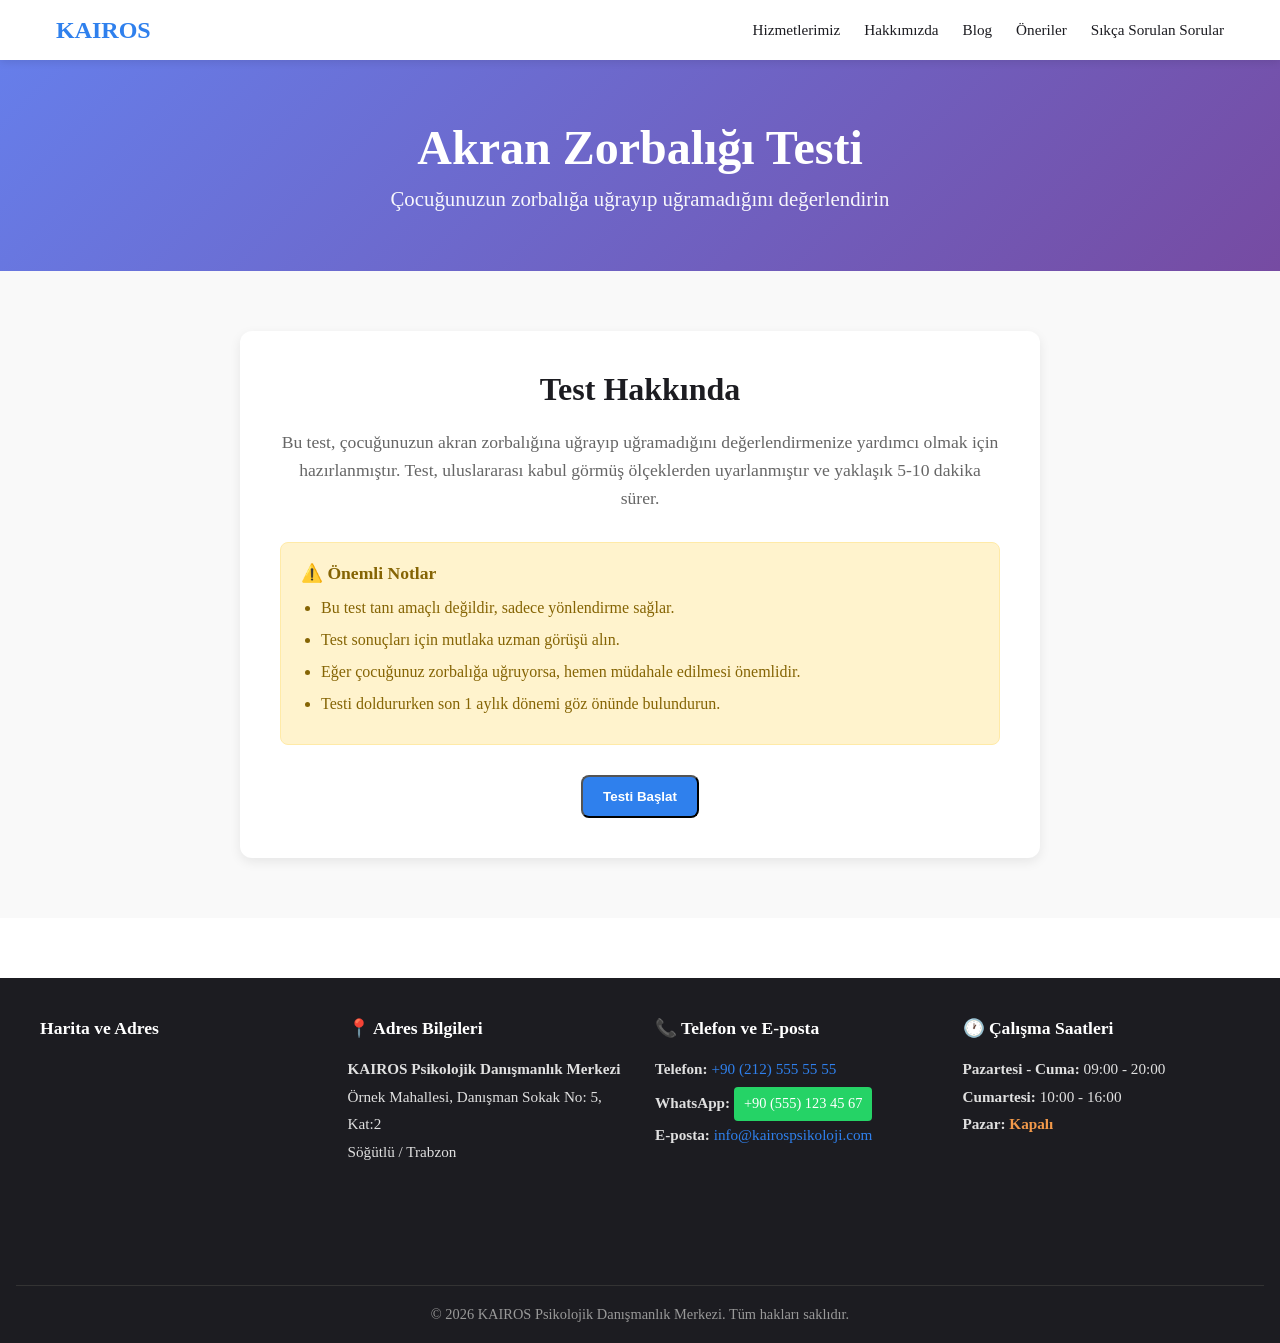
==== Akran-zorbaligi-testi.html @ a44fba03 "GitHub Pages deployment workflow" ====
<!DOCTYPE html>
<html lang="tr">
<head>
  <meta charset="UTF-8" />
  <meta name="viewport" content="width=device-width, initial-scale=1.0" />
  <title>Akran Zorbalığı Testi - KAIROS</title>
  <link rel="stylesheet" href="styles.css" />
</head>
<body>
  <nav class="navbar">
    <div class="navbar-container">
      <a href="Anasayfa.html" class="navbar-brand">KAIROS</a>
      <ul class="navbar-menu">
        <li><a href="hizmetler.html">Hizmetlerimiz</a></li>
        <li><a href="hakkimizda.html">Hakkımızda</a></li>
        <li><a href="blog.html">Blog</a></li>
        <li><a href="onerilen.html">Öneriler</a></li>
        <li><a href="sss.html">Sıkça Sorulan Sorular</a></li>
      </ul>
    </div>
  </nav>

  <section class="test-header">
    <div class="test-header-content">
      <h1>Akran Zorbalığı Testi</h1>
      <p>Çocuğunuzun zorbalığa uğrayıp uğramadığını değerlendirin</p>
    </div>
  </section>

  <section class="test-section">
    <div class="test-container">
      <div class="test-intro">
        <h2>Test Hakkında</h2>
        <p>Bu test, çocuğunuzun akran zorbalığına uğrayıp uğramadığını değerlendirmenize yardımcı olmak için hazırlanmıştır. Test, uluslararası kabul görmüş ölçeklerden uyarlanmıştır ve yaklaşık 5-10 dakika sürer.</p>

        <div class="test-notice">
          <h3>⚠️ Önemli Notlar</h3>
          <ul>
            <li>Bu test tanı amaçlı değildir, sadece yönlendirme sağlar.</li>
            <li>Test sonuçları için mutlaka uzman görüşü alın.</li>
            <li>Eğer çocuğunuz zorbalığa uğruyorsa, hemen müdahale edilmesi önemlidir.</li>
            <li>Testi doldururken son 1 aylık dönemi göz önünde bulundurun.</li>
          </ul>
        </div>

        <button id="startTest" class="btn btn-primary">Testi Başlat</button>
      </div>

      <form id="testForm" class="test-form" style="display: none;">
        <div class="question-counter">
          <span id="currentQuestion">1</span> / 15
        </div>

        <div id="questionContainer">
        </div>

        <div class="test-navigation">
          <button type="button" id="prevBtn" class="btn btn-secondary" style="display: none;">Önceki</button>
          <button type="button" id="nextBtn" class="btn btn-primary">Sonraki</button>
        </div>
      </form>

      <div id="results" class="test-results" style="display: none;">
        <h2>Test Sonuçları</h2>

        <div class="result-score">
          <div class="score-circle">
            <span id="scorePercentage">0</span>
            <span class="score-label">Risk Seviyesi</span>
          </div>
        </div>

        <div class="result-interpretation">
          <h3 id="resultTitle">Değerlendirme</h3>
          <p id="resultText">Sonuçlarınız analiz ediliyor...</p>
        </div>

        <div class="result-recommendations">
          <h3>Öneriler</h3>
          <ul id="recommendationsList">
          </ul>
        </div>

        <div class="result-actions">
          <a href="randevu.html" class="btn btn-primary">Uzman Görüşü Al</a>
          <a href="blog.html" class="btn btn-secondary">Bilgi Bankası</a>
          <button id="retakeTest" class="btn btn-accent">Testi Tekrar Yap</button>
        </div>
      </div>
    </div>
  </section>

  <footer class="footer">
    <div class="footer-container">
      <div class="footer-section map-section">
        <h4>Harita ve Adres</h4>
        <div class="map-placeholder">
          <iframe src="https://www.google.com/maps/embed?pb=!1m18!1m12!1m3!1d3025.5982622015627!2d35.28!3d40.82!2m3!1f0!3f0!3m2!1i1024!2i768!4f13.1!3m3!1m2!1s0x0%3A0x0!2zNDDCsDQ5JzEyLjAiTiAzNcKwMTYnNDguMCJF!5e0!3m2!1str!2str!4v1234567890" width="100%" height="200" style="border:0;" allowfullscreen="" loading="lazy"></iframe>
        </div>
      </div>

      <div class="footer-section address-section">
        <h4>📍 Adres Bilgileri</h4>
        <p>
          <strong>KAIROS Psikolojik Danışmanlık Merkezi</strong><br>
          Örnek Mahallesi, Danışman Sokak No: 5, Kat:2<br>
          Söğütlü / Trabzon
        </p>
      </div>

      <div class="footer-section contact-section">
        <h4>📞 Telefon ve E-posta</h4>
        <p>
          <strong>Telefon:</strong> <a href="tel:+905555555555">+90 (212) 555 55 55</a><br>
          <strong>WhatsApp:</strong> <a href="https://wa.me/905551234567" target="_blank" class="whatsapp-btn">+90 (555) 123 45 67</a><br>
          <strong>E-posta:</strong> <a href="mailto:info@kairospsikoloji.com">info@kairospsikoloji.com</a>
        </p>
      </div>

      <div class="footer-section hours-section">
        <h4>🕐 Çalışma Saatleri</h4>
        <p>
          <strong>Pazartesi - Cuma:</strong> 09:00 - 20:00<br>
          <strong>Cumartesi:</strong> 10:00 - 16:00<br>
          <strong>Pazar:</strong> <span class="closed">Kapalı</span>
        </p>
      </div>
    </div>

    <div class="footer-bottom">
      <p>&copy; 2026 KAIROS Psikolojik Danışmanlık Merkezi. Tüm hakları saklıdır.</p>
    </div>
  </footer>

  <script>
    const questions = [
      {
        question: "Çocuğunuz son zamanlarda okula gitmek istemiyor mu?",
        options: ["Hiç", "Bazen", "Sık sık", "Her zaman"]
      },
      {
        question: "Çocuğunuzun eşyaları sık sık kayboluyor veya bozuluyor mu?",
        options: ["Hiç", "Bazen", "Sık sık", "Her zaman"]
      },
      {
        question: "Çocuğunuz arkadaşlarıyla oynamaktan kaçınıyor mu?",
        options: ["Hiç", "Bazen", "Sık sık", "Her zaman"]
      },
      {
        question: "Çocuğunuzun davranışlarında ani değişiklikler oluyor mu (daha içine kapanık, agresif vb.)?",
        options: ["Hiç", "Bazen", "Sık sık", "Her zaman"]
      },
      {
        question: "Çocuğunuz yemek yemiyor veya uyku düzeninde sorun yaşıyor mu?",
        options: ["Hiç", "Bazen", "Sık sık", "Her zaman"]
      },
      {
        question: "Çocuğunuz okul sonrası aktivitelerden kaçınıyor mu?",
        options: ["Hiç", "Bazen", "Sık sık", "Her zaman"]
      },
      {
        question: "Çocuğunuz size zorbalık yaşadığını söyledi mi?",
        options: ["Hayır", "Evet, bir kez", "Evet, birkaç kez", "Evet, sık sık"]
      },
      {
        question: "Çocuğunuzun vücudunda açıklanamayan yaralar, çürükler var mı?",
        options: ["Hiç", "Bazen", "Sık sık", "Her zaman"]
      },
      {
        question: "Çocuğunuz derslerinde başarısı düştü mü?",
        options: ["Hiç", "Biraz", "Orta derecede", "Çok fazla"]
      },
      {
        question: "Çocuğunuz sosyal medya veya mesajlaşma uygulamalarında sorun yaşıyor mu?",
        options: ["Hiç", "Bazen", "Sık sık", "Her zaman"]
      },
      {
        question: "Çocuğunuz arkadaş grubundan dışlanıyor mu?",
        options: ["Hiç", "Bazen", "Sık sık", "Her zaman"]
      },
      {
        question: "Çocuğunuz ev ödevlerini yapmaktan kaçınıyor mu?",
        options: ["Hiç", "Bazen", "Sık sık", "Her zaman"]
      },
      {
        question: "Çocuğunuzun özgüveni düştü mü?",
        options: ["Hiç", "Biraz", "Orta derecede", "Çok fazla"]
      },
      {
        question: "Çocuğunuz okulda yalnız mı kalıyor?",
        options: ["Hiç", "Bazen", "Sık sık", "Her zaman"]
      },
      {
        question: "Çocuğunuz zorbalıkla ilgili kabus görüyor mu?",
        options: ["Hiç", "Bazen", "Sık sık", "Her zaman"]
      }
    ];

    let currentQuestionIndex = 0;
    let answers = new Array(questions.length).fill(null);

    document.getElementById('startTest').addEventListener('click', function() {
      document.querySelector('.test-intro').style.display = 'none';
      document.getElementById('testForm').style.display = 'block';
      showQuestion(0);
    });

    function showQuestion(index) {
      const questionContainer = document.getElementById('questionContainer');
      const currentQ = questions[index];

      questionContainer.innerHTML = `
        <div class="question">
          <h3>${currentQ.question}</h3>
          <div class="options">
            ${currentQ.options.map((option, optionIndex) => `
              <label class="option-label">
                <input type="radio" name="question${index}" value="${optionIndex}" ${answers[index] === optionIndex ? 'checked' : ''}>
                <span class="option-text">${option}</span>
              </label>
            `).join('')}
          </div>
        </div>
      `;

      document.getElementById('currentQuestion').textContent = index + 1;

      document.getElementById('prevBtn').style.display = index > 0 ? 'inline-block' : 'none';
      document.getElementById('nextBtn').textContent = index === questions.length - 1 ? 'Sonuçları Göster' : 'Sonraki';
    }

    document.getElementById('nextBtn').addEventListener('click', function() {
      const selectedOption = document.querySelector(`input[name="question${currentQuestionIndex}"]:checked`);

      if (!selectedOption) {
        alert('Lütfen bir seçenek seçin.');
        return;
      }

      answers[currentQuestionIndex] = parseInt(selectedOption.value);

      if (currentQuestionIndex < questions.length - 1) {
        currentQuestionIndex++;
        showQuestion(currentQuestionIndex);
      } else {
        showResults();
      }
    });

    document.getElementById('prevBtn').addEventListener('click', function() {
      if (currentQuestionIndex > 0) {
        currentQuestionIndex--;
        showQuestion(currentQuestionIndex);
      }
    });

    function showResults() {
      document.getElementById('testForm').style.display = 'none';
      document.getElementById('results').style.display = 'block';

      const totalScore = answers.reduce((sum, answer) => sum + answer, 0);
      const maxScore = (questions.length - 1) * 3; 
      const percentage = Math.round((totalScore / maxScore) * 100);

      document.getElementById('scorePercentage').textContent = percentage + '%';

      let resultTitle, resultText, recommendations;

      if (percentage <= 20) {
        resultTitle = 'Düşük Risk';
        resultText = 'Çocuğunuzun zorbalığa uğradığına dair belirgin işaretler bulunmuyor. Ancak bu durum zaman içinde değişebilir. Çocuğunuzla iletişim halinde kalın ve gelişmeleri takip edin.';
        recommendations = [
          'Çocuğunuzla açık iletişim kurmaya devam edin',
          'Okul aktivitelerine katılımını teşvik edin',
          'Arkadaşlık ilişkilerini gözlemleyin'
        ];
      } else if (percentage <= 50) {
        resultTitle = 'Orta Risk';
        resultText = 'Çocuğunuzda zorbalığa uğradığına dair bazı işaretler var. Bu durumun gelişip gelişmediğini yakından takip edin. Gerekirse okul yönetimi ve öğretmenlerle görüşün.';
        recommendations = [
          'Okul müdürü veya sınıf öğretmeniyle görüşün',
          'Çocuğunuzun duygusal durumunu yakından takip edin',
          'Sosyal becerilerini geliştirecek aktiviteler planlayın',
          'Gerekirse uzman görüşü alın'
        ];
      } else {
        resultTitle = 'Yüksek Risk';
        resultText = 'Çocuğunuzun zorbalığa uğradığına dair güçlü işaretler var. Hemen müdahale edilmesi gerekiyor. Profesyonel yardım alın ve okul yönetimiyle işbirliği yapın.';
        recommendations = [
          'Derhal uzman psikolojik danışmanlık alın',
          'Okul yönetimiyle acil toplantı yapın',
          'Polis veya ilgili mercilere başvurun (gerekirse)',
          'Çocuğunuzla duygusal destek sağlayın',
          'Aile içi iletişim güçlendirin'
        ];
      }

      document.getElementById('resultTitle').textContent = resultTitle;
      document.getElementById('resultText').textContent = resultText;

      const recommendationsList = document.getElementById('recommendationsList');
      recommendationsList.innerHTML = recommendations.map(rec => `<li>${rec}</li>`).join('');

      window.scrollTo(0, 0);
    }

    document.getElementById('retakeTest').addEventListener('click', function() {
      currentQuestionIndex = 0;
      answers = new Array(questions.length).fill(null);
      document.getElementById('results').style.display = 'none';
      document.querySelector('.test-intro').style.display = 'block';
      window.scrollTo(0, 0);
    });
  </script>

</body>
</html>
---- styles.css ----
* {
  margin: 0;
  padding: 0;
  box-sizing: border-box;
}

html, body {
  min-height: 100vh;
}

.navbar {
  position: sticky;
  top: 0;
  background: white;
  box-shadow: 0 2px 8px rgba(0, 0, 0, 0.1);
  z-index: 100;
}

.navbar-container {
  max-width: 1200px;
  margin: 0 auto;
  padding: 0 16px;
  display: flex;
  justify-content: space-between;
  align-items: center;
  height: 60px;
}

.navbar-brand {
  font-size: 1.5rem;
  font-weight: 700;
  color: #2f80ed;
  text-decoration: none;
  cursor: pointer;
  transition: opacity 0.3s ease;
}

.navbar-brand:hover {
  opacity: 0.8;
}

.navbar-menu {
  display: flex;
  list-style: none;
  gap: 24px;
}

.navbar-menu a {
  text-decoration: none;
  color: #1c1c21;
  font-weight: 500;
  font-size: 0.95rem;
  transition: color 0.3s ease;
}

.navbar-menu a:hover,
.navbar-menu a.active {
  color: #2f80ed;
}

@media (max-width: 768px) {
  .navbar-menu {
    gap: 12px;
    font-size: 0.85rem;
  }
}

.hero {
  position: relative;
  width: 100%;
  height: 75vh;
  background-image: url('images/arkaplan.png');
  background-size: cover;
  background-position: center;
  display: flex;
  align-items: center;
  justify-content: center;
  text-align: center;
  color: white;
}

.hero::after {
  content: '';
  position: absolute;
  inset: 0;
  opacity: 1;
  background: rgba(0, 0, 0, 0.35);
}

.hero-content {
  position: relative;
  z-index: 1;
  max-width: 1000px;
  padding: 0 16px;
}

.hero-content h1 {
  font-size: clamp(1.8rem, 4vw, 3.5rem);
  line-height: 1.1;
  margin-bottom: 0.8rem;
  font-weight: 700;
}

.hero-content p {
  font-size: clamp(1rem, 2.2vw, 1.5rem);
  line-height: 1.4;
}

.about {
  background: #f7f8fb;
  color: #1c1c21;
  padding: 40px 16px;
}

.about-container {
  max-width: 1000px;
  margin: 0 auto;
  text-align: center;
}

.about h2 {
  font-size: clamp(1.6rem, 3vw, 2.2rem);
  margin-bottom: 16px;
}

.about p {
  font-size: clamp(1rem, 1.8vw, 1.3rem);
  line-height: 1.6;
  max-width: 780px;
  margin: 0 auto 24px;
}

.cta-buttons {
  display: flex;
  flex-wrap: wrap;
  justify-content: center;
  gap: 12px;
}

.btn {
  display: inline-block;
  padding: 12px 20px;
  border-radius: 8px;
  text-decoration: none;
  font-weight: 600;
  transition: transform 0.2s ease, box-shadow 0.2s ease;
}

.btn:hover {
  transform: translateY(-2px);
  box-shadow: 0 8px 15px rgba(32, 33, 38, 0.15);
}

.btn-primary {
  background: #2f80ed;
  color: white;
}

.btn-secondary {
  background: #6c757d;
  color: white;
}

.btn-accent {
  background: #f2994a;
  color: white;
}

.faq-header {
  background: linear-gradient(135deg, #667eea 0%, #764ba2 100%);
  color: white;
  padding: 60px 16px;
  text-align: center;
}

.faq-header-content {
  max-width: 1000px;
  margin: 0 auto;
}

.faq-header h1 {
  font-size: clamp(2rem, 4vw, 3rem);
  margin-bottom: 8px;
}

.faq-header p {
  font-size: clamp(1.1rem, 2vw, 1.4rem);
  opacity: 0.95;
}

.faq-section {
  padding: 60px 16px;
  background: #f9f9f9;
}

.faq-container {
  max-width: 900px;
  margin: 0 auto;
}

.faq-item {
  background: white;
  border-radius: 8px;
  margin-bottom: 16px;
  box-shadow: 0 2px 4px rgba(0, 0, 0, 0.08);
  overflow: hidden;
}

.faq-question {
  padding: 20px;
  cursor: pointer;
  display: flex;
  justify-content: space-between;
  align-items: center;
  transition: background-color 0.3s ease;
}

.faq-question:hover {
  background-color: #f5f5f5;
}

.faq-question h3 {
  font-size: 1.1rem;
  color: #1c1c21;
  margin: 0;
}

.faq-toggle {
  font-size: 1.5rem;
  color: #2f80ed;
  font-weight: 300;
  transition: transform 0.3s ease;
}

.faq-answer {
  max-height: 0;
  overflow: hidden;
  transition: max-height 0.3s ease;
}

.faq-answer p {
  padding: 0 20px 20px 20px;
  color: #555;
  line-height: 1.6;
  font-size: 1rem;
}

.faq-item.active .faq-answer {
  max-height: 500px;
}

.faq-item.active .faq-toggle {
  transform: rotate(45deg);
}

.footer {
  background: #1c1c21;
  color: #e0e0e0;
  padding: 40px 16px 20px;
  margin-top: 60px;
}

.footer-container {
  max-width: 1200px;
  margin: 0 auto;
  display: grid;
  grid-template-columns: repeat(auto-fit, minmax(250px, 1fr));
  gap: 30px;
  margin-bottom: 30px;
}

.footer-section h4 {
  font-size: 1.1rem;
  margin-bottom: 16px;
  color: white;
}

.footer-section p {
  line-height: 1.8;
  font-size: 0.95rem;
}

.map-placeholder {
  width: 100%;
  height: 200px;
  border-radius: 8px;
  overflow: hidden;
}

.map-placeholder iframe {
  width: 100%;
  height: 100%;
}

.footer-section a {
  color: #2f80ed;
  text-decoration: none;
  transition: color 0.3s ease;
}

.footer-section a:hover {
  color: #5ba3f5;
  text-decoration: underline;
}

.whatsapp-btn {
  display: inline-block;
  background: #25d366;
  color: white !important;
  padding: 4px 10px;
  border-radius: 4px;
  font-size: 0.9rem;
  margin-top: 4px;
}

.whatsapp-btn:hover {
  background: #1fad51;
  text-decoration: none;
}

.address-section,
.contact-section,
.hours-section {
  font-size: 0.95rem;
}

.closed {
  color: #f2994a;
  font-weight: 600;
}

.footer-bottom {
  border-top: 1px solid #333;
  padding-top: 20px;
  text-align: center;
  color: #999;
  font-size: 0.9rem;
}

@media (max-width: 768px) {
  .footer-container {
    grid-template-columns: 1fr;
    gap: 20px;
  }

  .map-placeholder {
    height: 150px;
  }

  .footer-section h4 {
    font-size: 1rem;
  }
}

.randevu-header {
  background: linear-gradient(135deg, #2f80ed 0%, #667eea 100%);
  color: white;
  padding: 60px 16px;
  text-align: center;
}

.randevu-header-content {
  max-width: 1000px;
  margin: 0 auto;
}

.randevu-header h1 {
  font-size: clamp(2rem, 4vw, 3rem);
  margin-bottom: 12px;
}

.randevu-header p {
  font-size: clamp(1rem, 2vw, 1.3rem);
  opacity: 0.95;
}

.randevu-section {
  padding: 60px 16px;
  background: #f9f9f9;
}

.randevu-container {
  max-width: 800px;
  margin: 0 auto;
}

.randevu-form {
  background: white;
  padding: 40px;
  border-radius: 12px;
  box-shadow: 0 4px 15px rgba(0, 0, 0, 0.1);
}

.form-group {
  margin-bottom: 24px;
}

.form-group label {
  display: block;
  margin-bottom: 8px;
  font-weight: 600;
  color: #1c1c21;
  font-size: 0.95rem;
}

.form-group input,
.form-group select,
.form-group textarea {
  width: 100%;
  padding: 12px;
  border: 1px solid #ddd;
  border-radius: 6px;
  font-size: 1rem;
  font-family: inherit;
  transition: border-color 0.3s ease, box-shadow 0.3s ease;
}

.form-group input:focus,
.form-group select:focus,
.form-group textarea:focus {
  outline: none;
  border-color: #2f80ed;
  box-shadow: 0 0 0 3px rgba(47, 128, 237, 0.1);
}

.form-group textarea {
  resize: vertical;
  min-height: 120px;
}

.checkbox-label {
  display: flex;
  align-items: center;
  font-weight: 400;
  cursor: pointer;
}

.checkbox-label input {
  width: auto;
  margin-right: 10px;
  cursor: pointer;
}

.randevu-form .btn {
  width: 100%;
  padding: 14px;
  font-size: 1.05rem;
  cursor: pointer;
  border: none;
}

.success-message {
  background: white;
  padding: 40px;
  border-radius: 12px;
  box-shadow: 0 4px 15px rgba(0, 0, 0, 0.1);
  text-align: center;
}

.success-content {
  max-width: 600px;
  margin: 0 auto;
}

.success-content h3 {
  color: #27ae60;
  font-size: 1.8rem;
  margin-bottom: 16px;
}

.success-content p {
  color: #555;
  line-height: 1.8;
  margin-bottom: 12px;
  font-size: 1rem;
}

.success-content .btn {
  width: auto;
  padding: 12px 24px;
  display: inline-block;
  margin-top: 16px;
}

@media (max-width: 768px) {
  .randevu-form {
    padding: 24px;
  }

  .form-group {
    margin-bottom: 18px;
  }

  .randevu-header h1 {
    font-size: 1.8rem;
  }

  .randevu-header p {
    font-size: 1rem;
  }
}

.onerilen-header {
  background: linear-gradient(135deg, #f2994a 0%, #f2c94c 100%);
  color: white;
  padding: 60px 16px;
  text-align: center;
}

.onerilen-header-content {
  max-width: 1000px;
  margin: 0 auto;
}

.onerilen-header h1 {
  font-size: clamp(2rem, 4vw, 3rem);
  margin-bottom: 12px;
}

.onerilen-header p {
  font-size: clamp(1rem, 2vw, 1.3rem);
  opacity: 0.95;
}

.onerilen-section {
  padding: 60px 16px;
  background: #f9f9f9;
}

.onerilen-container {
  max-width: 1200px;
  margin: 0 auto;
}

.kitap-kategori {
  margin-bottom: 50px;
}

.kitap-kategori h2 {
  font-size: clamp(1.5rem, 3vw, 2.2rem);
  color: #1c1c21;
  margin-bottom: 30px;
  text-align: center;
}

.kitap-grid {
  display: grid;
  grid-template-columns: repeat(auto-fit, minmax(300px, 1fr));
  gap: 24px;
}

.kitap-card {
  background: white;
  border-radius: 12px;
  padding: 24px;
  box-shadow: 0 4px 12px rgba(0, 0, 0, 0.08);
  transition: transform 0.3s ease, box-shadow 0.3s ease;
}

.kitap-card:hover {
  transform: translateY(-4px);
  box-shadow: 0 8px 20px rgba(0, 0, 0, 0.15);
}

.kitap-info h3 {
  font-size: 1.2rem;
  color: #1c1c21;
  margin-bottom: 8px;
  line-height: 1.3;
}

.kitap-info .yazar {
  color: #2f80ed;
  font-weight: 600;
  margin-bottom: 4px;
}

.kitap-info .yayinevi {
  color: #666;
  font-size: 0.9rem;
  font-style: italic;
}

.onerilen-note {
  background: #fff3cd;
  border: 1px solid #ffeaa7;
  border-radius: 8px;
  padding: 24px;
  margin-top: 40px;
  text-align: center;
}

.onerilen-note p {
  color: #856404;
  line-height: 1.6;
  margin-bottom: 12px;
}

.onerilen-note p:last-child {
  margin-bottom: 0;
}

@media (max-width: 768px) {
  .kitap-grid {
    grid-template-columns: 1fr;
  }

  .kitap-card {
    padding: 20px;
  }

  .kitap-kategori h2 {
    font-size: 1.6rem;
  }

  .onerilen-header h1 {
    font-size: 2rem;
  }
}

.blog-header {
  background: linear-gradient(135deg, #667eea 0%, #764ba2 100%);
  color: white;
  padding: 60px 16px;
  text-align: center;
}

.blog-header-content {
  max-width: 1000px;
  margin: 0 auto;
}

.blog-header h1 {
  font-size: clamp(2rem, 4vw, 3rem);
  margin-bottom: 12px;
}

.blog-header p {
  font-size: clamp(1rem, 2vw, 1.3rem);
  opacity: 0.95;
}

.blog-section {
  padding: 60px 16px;
  background: #f9f9f9;
}

.blog-container {
  max-width: 1200px;
  margin: 0 auto;
  display: grid;
  grid-template-columns: 1fr 300px;
  gap: 40px;
}

.blog-posts {
  display: flex;
  flex-direction: column;
  gap: 30px;
}

.blog-post {
  background: white;
  border-radius: 12px;
  overflow: hidden;
  box-shadow: 0 4px 12px rgba(0, 0, 0, 0.08);
  transition: transform 0.3s ease, box-shadow 0.3s ease;
}

.blog-post:hover {
  transform: translateY(-4px);
  box-shadow: 0 8px 20px rgba(0, 0, 0, 0.15);
}

.blog-post-content {
  padding: 30px;
}

.blog-post h2 {
  font-size: clamp(1.3rem, 2.5vw, 1.8rem);
  color: #1c1c21;
  margin-bottom: 16px;
  line-height: 1.3;
}

.blog-post p {
  color: #555;
  line-height: 1.6;
  margin-bottom: 20px;
}

.read-more {
  color: #2f80ed;
  text-decoration: none;
  font-weight: 600;
  transition: color 0.3s ease;
}

.read-more:hover {
  color: #1a5aa8;
  text-decoration: underline;
}

.blog-sidebar {
  position: sticky;
  top: 100px;
  height: fit-content;
}

.emergency-help {
  background: white;
  border-radius: 12px;
  padding: 24px;
  box-shadow: 0 4px 12px rgba(0, 0, 0, 0.08);
}

.emergency-help h3 {
  color: #dc3545;
  font-size: 1.3rem;
  margin-bottom: 20px;
  text-align: center;
}

.help-lines {
  display: flex;
  flex-direction: column;
  gap: 16px;
}

.help-line {
  border: 1px solid #eee;
  border-radius: 8px;
  padding: 16px;
  background: #fafafa;
}

.help-line h4 {
  color: #1c1c21;
  font-size: 1.1rem;
  margin-bottom: 8px;
}

.help-line p {
  color: #666;
  font-size: 0.9rem;
  line-height: 1.4;
  margin-bottom: 8px;
}

.help-detail {
  color: #2f80ed !important;
  font-weight: 600;
  margin-bottom: 12px !important;
}

.help-btn {
  display: inline-block;
  background: #dc3545;
  color: white !important;
  padding: 8px 16px;
  border-radius: 6px;
  text-decoration: none;
  font-size: 0.9rem;
  font-weight: 600;
  transition: background-color 0.3s ease;
}

.help-btn:hover {
  background: #c82333;
  text-decoration: none;
}

@media (max-width: 1024px) {
  .blog-container {
    grid-template-columns: 1fr;
  }

  .blog-sidebar {
    position: static;
    order: -1;
  }
}

@media (max-width: 768px) {
  .blog-post-content {
    padding: 20px;
  }

  .blog-post h2 {
    font-size: 1.4rem;
  }

  .emergency-help {
    padding: 20px;
  }

  .help-line {
    padding: 12px;
  }
}

.online-header {
  background: linear-gradient(135deg, #667eea 0%, #764ba2 100%);
  color: white;
  padding: 60px 16px;
  text-align: center;
}

.online-header-content {
  max-width: 1000px;
  margin: 0 auto;
}

.online-header h1 {
  font-size: clamp(2rem, 4vw, 3rem);
  margin-bottom: 16px;
}

.online-header p {
  font-size: clamp(1rem, 2vw, 1.4rem);
  opacity: 0.95;
  line-height: 1.6;
}

.online-section {
  padding: 60px 16px;
  background: #f9f9f9;
}

.online-container {
  max-width: 1200px;
  margin: 0 auto;
}

.online-process {
  margin-bottom: 60px;
}

.online-process h2 {
  font-size: clamp(1.8rem, 3vw, 2.2rem);
  color: #1c1c21;
  text-align: center;
  margin-bottom: 40px;
}

.process-steps {
  display: grid;
  grid-template-columns: repeat(auto-fit, minmax(250px, 1fr));
  gap: 30px;
}

.step {
  background: white;
  border-radius: 12px;
  padding: 30px 24px;
  box-shadow: 0 4px 12px rgba(0, 0, 0, 0.08);
  text-align: center;
  position: relative;
}

.step-number {
  width: 50px;
  height: 50px;
  background: #2f80ed;
  color: white;
  border-radius: 50%;
  display: flex;
  align-items: center;
  justify-content: center;
  font-size: 1.2rem;
  font-weight: 700;
  margin: 0 auto 20px;
}

.step-content h3 {
  font-size: 1.3rem;
  color: #1c1c21;
  margin-bottom: 12px;
}

.step-content p {
  color: #666;
  line-height: 1.6;
  font-size: 0.95rem;
}

.online-advantages {
  margin-bottom: 60px;
}

.online-advantages h2 {
  font-size: clamp(1.8rem, 3vw, 2.2rem);
  color: #1c1c21;
  text-align: center;
  margin-bottom: 40px;
}

.advantages-grid {
  display: grid;
  grid-template-columns: repeat(auto-fit, minmax(250px, 1fr));
  gap: 24px;
}

.advantage-card {
  background: white;
  border-radius: 12px;
  padding: 30px 24px;
  box-shadow: 0 4px 12px rgba(0, 0, 0, 0.08);
  text-align: center;
  transition: transform 0.3s ease, box-shadow 0.3s ease;
}

.advantage-card:hover {
  transform: translateY(-4px);
  box-shadow: 0 8px 20px rgba(0, 0, 0, 0.15);
}

.advantage-icon {
  font-size: 2.5rem;
  margin-bottom: 16px;
}

.advantage-card h3 {
  font-size: 1.2rem;
  color: #1c1c21;
  margin-bottom: 8px;
}

.advantage-card p {
  color: #666;
  font-size: 0.95rem;
  line-height: 1.5;
}

.online-cta {
  background: white;
  border-radius: 12px;
  padding: 40px;
  box-shadow: 0 4px 12px rgba(0, 0, 0, 0.08);
  text-align: center;
}

.online-cta h2 {
  font-size: clamp(1.6rem, 3vw, 2rem);
  color: #1c1c21;
  margin-bottom: 16px;
}

.online-cta p {
  color: #666;
  font-size: 1rem;
  line-height: 1.6;
  margin-bottom: 24px;
  max-width: 600px;
  margin-left: auto;
  margin-right: auto;
}

.online-cta .cta-buttons {
  display: flex;
  justify-content: center;
  gap: 16px;
  flex-wrap: wrap;
}

@media (max-width: 768px) {
  .process-steps {
    grid-template-columns: 1fr;
  }

  .advantages-grid {
    grid-template-columns: 1fr;
  }

  .step {
    padding: 24px 20px;
  }

  .advantage-card {
    padding: 24px 20px;
  }

  .online-cta {
    padding: 30px 20px;
  }

  .online-cta .cta-buttons {
    flex-direction: column;
    align-items: center;
  }
}

.hizmetler-header {
  background: linear-gradient(135deg, #2f80ed 0%, #667eea 100%);
  color: white;
  padding: 60px 16px;
  text-align: center;
}

.hizmetler-header-content {
  max-width: 1000px;
  margin: 0 auto;
}

.hizmetler-header h1 {
  font-size: clamp(2rem, 4vw, 3rem);
  margin-bottom: 12px;
}

.hizmetler-header p {
  font-size: clamp(1rem, 2vw, 1.3rem);
  opacity: 0.95;
}

.hizmetler-section {
  padding: 60px 16px;
  background: #f9f9f9;
}

.hizmetler-container {
  max-width: 1000px;
  margin: 0 auto;
}

.hizmet-card {
  background: white;
  border-radius: 12px;
  margin-bottom: 40px;
  box-shadow: 0 4px 15px rgba(0, 0, 0, 0.08);
  overflow: hidden;
}

.hizmet-header {
  background: linear-gradient(135deg, #667eea 0%, #764ba2 100%);
  color: white;
  padding: 30px;
  text-align: center;
}

.hizmet-header h2 {
  font-size: clamp(1.4rem, 2.5vw, 1.8rem);
  margin-bottom: 8px;
}

.hizmet-header h3 {
  font-size: clamp(1.2rem, 2vw, 1.5rem);
  font-weight: 300;
  opacity: 0.9;
}

.hizmet-content {
  padding: 30px;
}

.hizmet-content p {
  line-height: 1.7;
  margin-bottom: 20px;
  color: #555;
}

.hizmet-subsection {
  margin-bottom: 24px;
}

.hizmet-subsection h4 {
  color: #1c1c21;
  font-size: 1.1rem;
  margin-bottom: 12px;
  font-weight: 600;
}

.hizmet-subsection ul {
  margin-left: 20px;
  margin-bottom: 16px;
}

.hizmet-subsection li {
  margin-bottom: 8px;
  color: #666;
  line-height: 1.6;
}

.hizmet-subsection ol {
  margin-left: 20px;
  margin-bottom: 16px;
}

.hizmet-subsection ol li {
  margin-bottom: 12px;
  color: #666;
  line-height: 1.6;
}

.hizmet-cta {
  display: flex;
  gap: 16px;
  justify-content: center;
  margin-top: 30px;
  flex-wrap: wrap;
}

@media (max-width: 768px) {
  .hizmet-header {
    padding: 24px;
  }

  .hizmet-content {
    padding: 24px;
  }

  .hizmet-header h2 {
    font-size: 1.5rem;
  }

  .hizmet-header h3 {
    font-size: 1.2rem;
  }

  .hizmet-cta {
    flex-direction: column;
    align-items: center;
  }
}

.hakkimizda-header {
  background: linear-gradient(135deg, #f2994a 0%, #f2c94c 100%);
  color: white;
  padding: 60px 16px;
  text-align: center;
}

.hakkimizda-header-content {
  max-width: 1000px;
  margin: 0 auto;
}

.hakkimizda-header h1 {
  font-size: clamp(2rem, 4vw, 3rem);
  margin-bottom: 12px;
}

.hakkimizda-header p {
  font-size: clamp(1rem, 2vw, 1.3rem);
  opacity: 0.95;
}

.kurum-hikayesi {
  padding: 60px 16px;
  background: #f9f9f9;
}

.kurum-container {
  max-width: 1000px;
  margin: 0 auto;
}

.kurum-hikayesi h2 {
  font-size: clamp(1.8rem, 3vw, 2.2rem);
  color: #1c1c21;
  text-align: center;
  margin-bottom: 40px;
}

.hikaye-content p {
  line-height: 1.7;
  margin-bottom: 20px;
  color: #555;
  font-size: 1.1rem;
}

.misyon-vizyon {
  display: grid;
  grid-template-columns: 1fr 1fr;
  gap: 30px;
  margin: 40px 0;
}

.misyon, .vizyon {
  background: white;
  padding: 30px;
  border-radius: 12px;
  box-shadow: 0 4px 12px rgba(0, 0, 0, 0.08);
  text-align: center;
}

.misyon h3, .vizyon h3 {
  color: #1c1c21;
  font-size: 1.3rem;
  margin-bottom: 16px;
}

.misyon p, .vizyon p {
  color: #666;
  line-height: 1.6;
  font-size: 1rem;
}

.isim-anlami {
  background: white;
  padding: 30px;
  border-radius: 12px;
  box-shadow: 0 4px 12px rgba(0, 0, 0, 0.08);
  text-align: center;
  margin-top: 30px;
}

.isim-anlami h3 {
  color: #1c1c21;
  font-size: 1.3rem;
  margin-bottom: 16px;
}

.isim-anlami p {
  color: #666;
  line-height: 1.6;
  font-size: 1rem;
}

.ekibimiz-section {
  padding: 60px 16px;
  background: white;
}

.ekibimiz-container {
  max-width: 1200px;
  margin: 0 auto;
}

.ekibimiz-section h2 {
  font-size: clamp(1.8rem, 3vw, 2.2rem);
  color: #1c1c21;
  text-align: center;
  margin-bottom: 50px;
}

.ekip-grid {
  display: grid;
  grid-template-columns: repeat(auto-fit, minmax(350px, 1fr));
  gap: 40px;
}

.ekip-card {
  background: #f9f9f9;
  border-radius: 12px;
  overflow: hidden;
  box-shadow: 0 4px 15px rgba(0, 0, 0, 0.08);
  transition: transform 0.3s ease, box-shadow 0.3s ease;
}

.ekip-card:hover {
  transform: translateY(-4px);
  box-shadow: 0 8px 25px rgba(0, 0, 0, 0.15);
}

.ekip-photo {
  background: linear-gradient(135deg, #667eea 0%, #764ba2 100%);
  height: 200px;
  display: flex;
  align-items: center;
  justify-content: center;
}

.photo-placeholder {
  font-size: 4rem;
  color: white;
}

.ekip-info {
  padding: 30px;
}

.ekip-info h3 {
  font-size: 1.4rem;
  color: #1c1c21;
  margin-bottom: 8px;
}

.unvan {
  color: #2f80ed;
  font-weight: 600;
  margin-bottom: 16px;
  font-size: 0.95rem;
}

.ozgecmis {
  margin-bottom: 20px;
}

.ozgecmis p {
  color: #666;
  line-height: 1.6;
  font-size: 0.95rem;
}

.uzmanlik, .yontemler, .not {
  margin-bottom: 16px;
}

.uzmanlik h4, .yontemler h4, .not h4 {
  color: #1c1c21;
  font-size: 1rem;
  margin-bottom: 6px;
  font-weight: 600;
}

.uzmanlik p, .yontemler p, .not p {
  color: #555;
  line-height: 1.5;
  font-size: 0.9rem;
}

.not p {
  font-style: italic;
  color: #2f80ed;
}

@media (max-width: 768px) {
  .misyon-vizyon {
    grid-template-columns: 1fr;
  }

  .ekip-grid {
    grid-template-columns: 1fr;
  }

  .ekip-card {
    margin: 0 10px;
  }

  .ekip-info {
    padding: 20px;
  }

  .kurum-hikayesi h2 {
    font-size: 1.8rem;
  }

  .ekibimiz-section h2 {
    font-size: 1.8rem;
  }
}

/* Test Sayfası Stilleri */
.test-header {
  background: linear-gradient(135deg, #667eea 0%, #764ba2 100%);
  color: white;
  padding: 60px 16px;
  text-align: center;
}

.test-header-content {
  max-width: 1000px;
  margin: 0 auto;
}

.test-header h1 {
  font-size: clamp(2rem, 4vw, 3rem);
  margin-bottom: 12px;
}

.test-header p {
  font-size: clamp(1rem, 2vw, 1.3rem);
  opacity: 0.95;
}

.test-section {
  padding: 60px 16px;
  background: #f9f9f9;
}

.test-container {
  max-width: 800px;
  margin: 0 auto;
}

.test-intro {
  background: white;
  border-radius: 12px;
  padding: 40px;
  box-shadow: 0 4px 12px rgba(0, 0, 0, 0.08);
  text-align: center;
}

.test-intro h2 {
  font-size: clamp(1.6rem, 3vw, 2rem);
  color: #1c1c21;
  margin-bottom: 20px;
}

.test-intro p {
  color: #666;
  font-size: 1.1rem;
  line-height: 1.6;
  margin-bottom: 30px;
}

.test-notice {
  background: #fff3cd;
  border: 1px solid #ffeaa7;
  border-radius: 8px;
  padding: 20px;
  margin-bottom: 30px;
  text-align: left;
}

.test-notice h3 {
  color: #856404;
  font-size: 1.1rem;
  margin-bottom: 12px;
}

.test-notice ul {
  color: #856404;
  padding-left: 20px;
}

.test-notice li {
  margin-bottom: 8px;
  line-height: 1.5;
}

.test-form {
  background: white;
  border-radius: 12px;
  padding: 40px;
  box-shadow: 0 4px 12px rgba(0, 0, 0, 0.08);
}

.question-counter {
  text-align: center;
  font-size: 1.1rem;
  color: #666;
  margin-bottom: 30px;
  font-weight: 600;
}

.question h3 {
  font-size: 1.3rem;
  color: #1c1c21;
  margin-bottom: 25px;
  line-height: 1.4;
}

.options {
  display: flex;
  flex-direction: column;
  gap: 12px;
}

.option-label {
  display: flex;
  align-items: center;
  padding: 16px 20px;
  border: 2px solid #e1e5e9;
  border-radius: 8px;
  cursor: pointer;
  transition: all 0.3s ease;
  background: #fafbfc;
}

.option-label:hover {
  border-color: #2f80ed;
  background: #f0f8ff;
}

.option-label input[type="radio"] {
  margin-right: 12px;
  accent-color: #2f80ed;
}

.option-text {
  font-size: 1rem;
  color: #1c1c21;
}

.test-navigation {
  display: flex;
  justify-content: space-between;
  margin-top: 40px;
  gap: 16px;
}

.test-results {
  background: white;
  border-radius: 12px;
  padding: 40px;
  box-shadow: 0 4px 12px rgba(0, 0, 0, 0.08);
  text-align: center;
}

.result-score {
  margin-bottom: 40px;
}

.score-circle {
  width: 150px;
  height: 150px;
  border-radius: 50%;
  background: conic-gradient(#2f80ed 0% var(--percentage), #e1e5e9 var(--percentage) 100%);
  display: flex;
  flex-direction: column;
  align-items: center;
  justify-content: center;
  margin: 0 auto 20px;
  position: relative;
}

.score-circle::before {
  content: '';
  position: absolute;
  width: 120px;
  height: 120px;
  background: white;
  border-radius: 50%;
  top: 50%;
  left: 50%;
  transform: translate(-50%, -50%);
}

.score-percentage {
  font-size: 2rem;
  font-weight: 700;
  color: #2f80ed;
  position: relative;
  z-index: 1;
}

.score-label {
  font-size: 0.9rem;
  color: #666;
  position: relative;
  z-index: 1;
  margin-top: 4px;
}

.result-interpretation {
  margin-bottom: 40px;
}

.result-interpretation h3 {
  font-size: 1.5rem;
  color: #1c1c21;
  margin-bottom: 16px;
}

.result-interpretation p {
  color: #666;
  font-size: 1.1rem;
  line-height: 1.6;
  max-width: 600px;
  margin: 0 auto;
}

.result-recommendations {
  text-align: left;
  margin-bottom: 40px;
}

.result-recommendations h3 {
  font-size: 1.3rem;
  color: #1c1c21;
  margin-bottom: 20px;
  text-align: center;
}

.result-recommendations ul {
  list-style: none;
  padding: 0;
  max-width: 500px;
  margin: 0 auto;
}

.result-recommendations li {
  background: #f8f9fa;
  padding: 12px 16px;
  margin-bottom: 8px;
  border-radius: 6px;
  border-left: 4px solid #2f80ed;
  color: #555;
  line-height: 1.5;
}

.result-actions {
  display: flex;
  justify-content: center;
  gap: 16px;
  flex-wrap: wrap;
}

@media (max-width: 768px) {
  .test-intro,
  .test-form,
  .test-results {
    padding: 30px 20px;
  }

  .test-navigation {
    flex-direction: column;
  }

  .test-navigation button {
    width: 100%;
  }

  .result-actions {
    flex-direction: column;
    align-items: center;
  }

  .result-actions .btn {
    width: 100%;
    max-width: 300px;
  }

  .score-circle {
    width: 120px;
    height: 120px;
  }

  .score-percentage {
    font-size: 1.5rem;
  }

  .question h3 {
    font-size: 1.1rem;
  }

  .options {
    gap: 8px;
  }

  .option-label {
    padding: 12px 16px;
  }
}
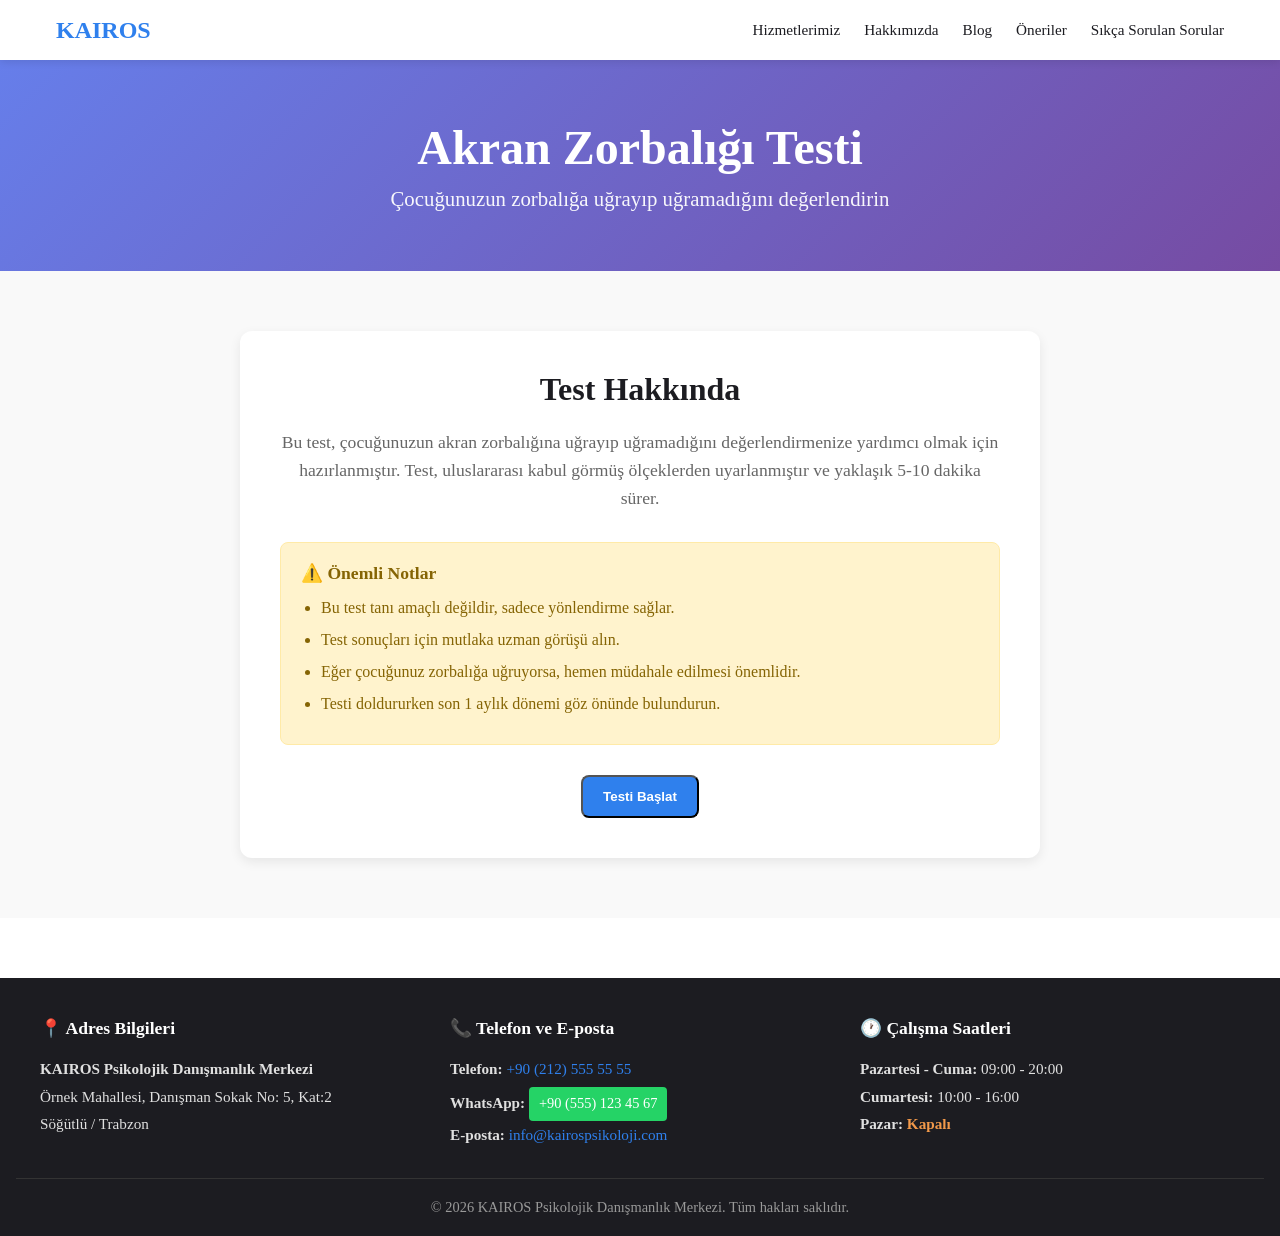
==== commit 864ab9bd: "navbar and footer fixed" ====
--- a/Akran-zorbaligi-testi.html
+++ b/Akran-zorbaligi-testi.html
@@ -9,13 +9,13 @@
 <body>
   <nav class="navbar">
     <div class="navbar-container">
-      <a href="Anasayfa.html" class="navbar-brand">KAIROS</a>
+      <a href="index.html" class="navbar-brand">KAIROS</a>
       <ul class="navbar-menu">
-        <li><a href="hizmetler.html">Hizmetlerimiz</a></li>
-        <li><a href="hakkimizda.html">Hakkımızda</a></li>
-        <li><a href="blog.html">Blog</a></li>
-        <li><a href="onerilen.html">Öneriler</a></li>
-        <li><a href="sss.html">Sıkça Sorulan Sorular</a></li>
+        <li><a href="Hizmetler.html">Hizmetlerimiz</a></li>
+        <li><a href="Hakkimizda.html">Hakkımızda</a></li>
+        <li><a href="Blog.html">Blog</a></li>
+        <li><a href="Onerilen.html">Öneriler</a></li>
+        <li><a href="Sss.html">Sıkça Sorulan Sorular</a></li>
       </ul>
     </div>
   </nav>
@@ -90,48 +90,41 @@
     </div>
   </section>
 
-  <footer class="footer">
-    <div class="footer-container">
-      <div class="footer-section map-section">
-        <h4>Harita ve Adres</h4>
-        <div class="map-placeholder">
-          <iframe src="https://www.google.com/maps/embed?pb=!1m18!1m12!1m3!1d3025.5982622015627!2d35.28!3d40.82!2m3!1f0!3f0!3m2!1i1024!2i768!4f13.1!3m3!1m2!1s0x0%3A0x0!2zNDDCsDQ5JzEyLjAiTiAzNcKwMTYnNDguMCJF!5e0!3m2!1str!2str!4v1234567890" width="100%" height="200" style="border:0;" allowfullscreen="" loading="lazy"></iframe>
-        </div>
-      </div>
-
-      <div class="footer-section address-section">
-        <h4>📍 Adres Bilgileri</h4>
-        <p>
-          <strong>KAIROS Psikolojik Danışmanlık Merkezi</strong><br>
-          Örnek Mahallesi, Danışman Sokak No: 5, Kat:2<br>
-          Söğütlü / Trabzon
-        </p>
-      </div>
-
-      <div class="footer-section contact-section">
-        <h4>📞 Telefon ve E-posta</h4>
-        <p>
-          <strong>Telefon:</strong> <a href="tel:+905555555555">+90 (212) 555 55 55</a><br>
-          <strong>WhatsApp:</strong> <a href="https://wa.me/905551234567" target="_blank" class="whatsapp-btn">+90 (555) 123 45 67</a><br>
-          <strong>E-posta:</strong> <a href="mailto:info@kairospsikoloji.com">info@kairospsikoloji.com</a>
-        </p>
-      </div>
-
-      <div class="footer-section hours-section">
-        <h4>🕐 Çalışma Saatleri</h4>
-        <p>
-          <strong>Pazartesi - Cuma:</strong> 09:00 - 20:00<br>
-          <strong>Cumartesi:</strong> 10:00 - 16:00<br>
-          <strong>Pazar:</strong> <span class="closed">Kapalı</span>
-        </p>
-      </div>
-    </div>
-
-    <div class="footer-bottom">
-      <p>&copy; 2026 KAIROS Psikolojik Danışmanlık Merkezi. Tüm hakları saklıdır.</p>
-    </div>
-  </footer>
-
+ <footer class="footer">
+  <div class="footer-container">
+
+    <div class="footer-section address-section">
+      <h4>📍 Adres Bilgileri</h4>
+      <p>
+        <strong>KAIROS Psikolojik Danışmanlık Merkezi</strong><br>
+        Örnek Mahallesi, Danışman Sokak No: 5, Kat:2<br>
+        Söğütlü / Trabzon
+      </p>
+    </div>
+
+    <div class="footer-section contact-section">
+      <h4>📞 Telefon ve E-posta</h4>
+      <p>
+        <strong>Telefon:</strong> <a href="tel:+905555555555">+90 (212) 555 55 55</a><br>
+        <strong>WhatsApp:</strong> <a href="https://wa.me/905551234567" target="_blank" class="whatsapp-btn">+90 (555) 123 45 67</a><br>
+        <strong>E-posta:</strong> <a href="mailto:info@kairospsikoloji.com">info@kairospsikoloji.com</a>
+      </p>
+    </div>
+
+    <div class="footer-section hours-section">
+      <h4>🕐 Çalışma Saatleri</h4>
+      <p>
+        <strong>Pazartesi - Cuma:</strong> 09:00 - 20:00<br>
+        <strong>Cumartesi:</strong> 10:00 - 16:00<br>
+        <strong>Pazar:</strong> <span class="closed">Kapalı</span>
+      </p>
+    </div>
+  </div>
+
+  <div class="footer-bottom">
+    <p>&copy; 2026 KAIROS Psikolojik Danışmanlık Merkezi. Tüm hakları saklıdır.</p>
+  </div>
+</footer>
   <script>
     const questions = [
       {
